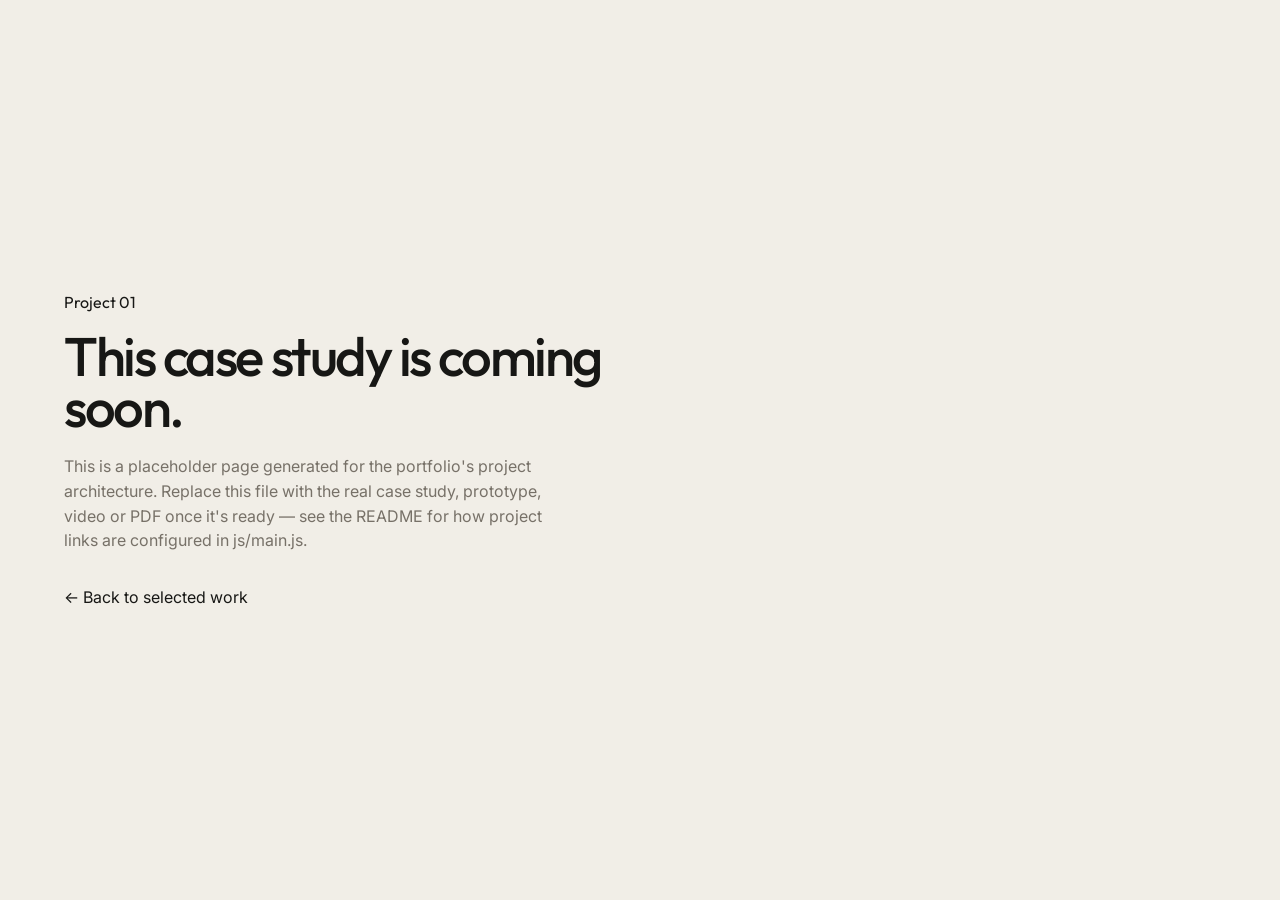
==== projects/project-01.html @ d0498d7d "Add files via upload" ====
<!DOCTYPE html>
<html lang="en">
<head>
<meta charset="UTF-8">
<meta name="viewport" content="width=device-width, initial-scale=1.0">
<title>Project 01 — Razin Abdullah</title>
<link href="https://fonts.googleapis.com/css2?family=Outfit:wght@500;600;700&family=Inter:wght@400;500&display=swap" rel="stylesheet">
<link rel="stylesheet" href="../css/style.css">
<style>
  .placeholder-page { min-height: 100vh; display:flex; flex-direction:column; align-items:flex-start; justify-content:center; padding: 0 var(--gutter); background: var(--bg); color: var(--text); }
  .placeholder-page h1 { font-size: clamp(2rem,5vw,3.4rem); margin-bottom: 20px; max-width: 16ch; }
  .placeholder-page p { color: var(--muted); max-width: 50ch; margin-bottom: 32px; }
  .placeholder-page a { border-bottom: 1px solid var(--teal); color: var(--teal); }
</style>
</head>
<body>
  <main class="placeholder-page">
    <span style="color:var(--coral); font-family:var(--display); margin-bottom:16px;">Project 01</span>
    <h1>This case study is coming soon.</h1>
    <p>This is a placeholder page generated for the portfolio's project architecture. Replace this file with the real case study, prototype, video or PDF once it's ready — see the README for how project links are configured in js/main.js.</p>
    <a href="../index.html#work">← Back to selected work</a>
  </main>
</body>
</html>
---- css/style.css ----
/* =====================================================================
   RAZIN ABDULLAH — PORTFOLIO V2
   Art-directed editorial system. No framework. GitHub Pages friendly.
   Keep project placeholders until the real work is ready.
   ===================================================================== */

:root {
  --paper: #F1EEE7;
  --paper-2: #E8E3D9;
  --ink: #171715;
  --ink-soft: #4F4B44;
  --muted: #777168;
  --line: rgba(23, 23, 21, .16);
  --line-dark: rgba(241, 238, 231, .20);
  --night: #1B211F;
  --acid: #D9F36B;
  --orange: #F06A4E;
  --white: #F8F6F1;

  --display: 'Outfit', 'Helvetica Neue', Arial, sans-serif;
  --body: 'Inter', 'Helvetica Neue', Arial, sans-serif;

  --max-w: 1280px;
  --gutter: clamp(20px, 5vw, 72px);
  --ease: cubic-bezier(.2,.8,.2,1);
  --fast: .22s;
  --med: .55s;
  --slow: .9s;
}

*, *::before, *::after { box-sizing: border-box; }
html { scroll-behavior: smooth; }
body {
  margin: 0;
  background: var(--paper);
  color: var(--ink);
  font-family: var(--body);
  font-size: 16px;
  line-height: 1.55;
  -webkit-font-smoothing: antialiased;
  text-rendering: optimizeLegibility;
}

@media (prefers-reduced-motion: reduce) {
  html { scroll-behavior: auto; }
  *, *::before, *::after {
    animation-duration: .001ms !important;
    animation-iteration-count: 1 !important;
    transition-duration: .001ms !important;
    scroll-behavior: auto !important;
  }
}

a { color: inherit; text-decoration: none; }
img, video { display: block; max-width: 100%; }
button { font: inherit; color: inherit; background: none; border: 0; cursor: pointer; }

.wrap { width: min(100%, var(--max-w)); margin: 0 auto; padding-inline: var(--gutter); }
section { position: relative; }

h1, h2, h3 {
  margin: 0;
  font-family: var(--display);
  line-height: .95;
  letter-spacing: -.045em;
  font-weight: 500;
}
p { margin: 0; }

:focus-visible { outline: 2px solid var(--orange); outline-offset: 5px; }

.arrow { display: inline-block; transition: transform var(--fast) var(--ease); }
a:hover .arrow, button:hover .arrow { transform: translateX(5px); }

/* Motion: quiet, editorial, not "everything fades up". */
.reveal { opacity: 0; transform: translateY(18px); transition: opacity .7s var(--ease), transform .7s var(--ease); }
.reveal.is-visible { opacity: 1; transform: none; }

.section-head { display: grid; grid-template-columns: minmax(0, 1.15fr) minmax(220px, .65fr); gap: 40px; align-items: end; margin-bottom: 72px; }
.section-head h2 { font-size: clamp(3.2rem, 7vw, 7rem); max-width: 8ch; }
.section-head p { max-width: 36ch; color: var(--muted); font-size: .98rem; }
.section-kicker { font-size: clamp(3.4rem, 8vw, 8rem); max-width: 9ch; }

/* ---------------------------------------------------------------------
   NAVIGATION
   --------------------------------------------------------------------- */
.nav {
  position: fixed; inset: 0 0 auto; z-index: 100;
  padding: 22px var(--gutter);
  color: var(--white);
  transition: color var(--fast) var(--ease), background var(--fast) var(--ease), padding var(--fast) var(--ease), border-color var(--fast) var(--ease);
}
.nav.is-scrolled {
  color: var(--ink);
  background: rgba(241, 238, 231, .90);
  backdrop-filter: blur(14px);
  padding-top: 15px;
  padding-bottom: 15px;
  border-bottom: 1px solid var(--line);
}
.nav__inner { width: min(100%, var(--max-w)); margin: 0 auto; display: flex; align-items: center; justify-content: space-between; gap: 28px; }
.nav__mark { font-family: var(--display); font-size: 1rem; letter-spacing: -.025em; }
.nav__links { display: flex; align-items: center; gap: 30px; }
.nav__links a { position: relative; font-size: .83rem; letter-spacing: .02em; }
.nav__links a::after { content: ''; position: absolute; left: 0; right: 0; bottom: -5px; height: 1px; background: currentColor; transform: scaleX(0); transform-origin: right; transition: transform var(--fast) var(--ease); }
.nav__links a:hover::after { transform: scaleX(1); transform-origin: left; }
.nav__cta { border-bottom: 1px solid currentColor; padding-bottom: 3px; font-size: .84rem; }
.nav__menu-btn { display: none; width: 42px; height: 42px; align-items: center; justify-content: center; flex-direction: column; gap: 5px; }
.nav__menu-btn span { width: 20px; height: 1.5px; background: currentColor; transition: transform var(--fast) var(--ease), opacity var(--fast) var(--ease); }
.nav__menu-btn.is-open span:nth-child(1) { transform: translateY(6.5px) rotate(45deg); }
.nav__menu-btn.is-open span:nth-child(2) { opacity: 0; }
.nav__menu-btn.is-open span:nth-child(3) { transform: translateY(-6.5px) rotate(-45deg); }
.mobile-menu { display: none; }

/* ---------------------------------------------------------------------
   HERO — cinematic, restrained, typographic
   --------------------------------------------------------------------- */
.hero { min-height: 100svh; height: 100svh; overflow: hidden; background: var(--night); color: var(--white); display: flex; align-items: flex-end; }
.hero__media { position: absolute; inset: -5%; will-change: transform; }
.hero__video { width: 100%; height: 100%; object-fit: cover; object-position: center; filter: saturate(.78) contrast(1.02); }
.hero__fallback { position: absolute; inset: 0; background: linear-gradient(135deg, #2B332E 0%, #151917 55%, #343B35 100%); }
.hero__overlay { position: absolute; inset: 0; background: linear-gradient(180deg, rgba(0,0,0,.18) 0%, rgba(0,0,0,.08) 35%, rgba(0,0,0,.72) 100%); }
.hero__content { position: relative; z-index: 2; width: min(100%, 1180px); margin: 0 auto; padding: 0 var(--gutter) clamp(54px, 9vh, 110px); will-change: transform, opacity; }
.hero__eyebrow-line { width: 54px; height: 2px; background: var(--acid); margin-bottom: 25px; }
.hero__name { font-size: clamp(4rem, 11vw, 10.8rem); max-width: 8ch; line-height: .82; font-weight: 500; }
.hero__role { display: inline-block; margin-top: 26px; font-family: var(--display); font-size: clamp(1.15rem, 2vw, 1.7rem); color: var(--acid); letter-spacing: -.02em; min-height: 1.3em; }
.hero__role.is-swapping { opacity: 0; transform: translateY(8px); }
.hero__statement { margin-top: 18px; max-width: 39ch; font-size: clamp(1rem, 1.5vw, 1.15rem); color: rgba(248,246,241,.78); }
.hero__scroll { position: absolute; right: var(--gutter); bottom: 42px; z-index: 2; display: flex; align-items: center; gap: 12px; color: rgba(248,246,241,.68); font-size: .7rem; letter-spacing: .13em; text-transform: uppercase; writing-mode: vertical-rl; }
.hero__scroll-line { width: 1px; height: 48px; background: rgba(248,246,241,.4); position: relative; overflow: hidden; }
.hero__scroll-line::after { content: ''; position: absolute; inset: -100% 0 0; background: var(--acid); animation: scrollline 1.8s ease-in-out infinite; }
@keyframes scrollline { 0% { transform: translateY(0); } 60%,100% { transform: translateY(200%); } }

/* ---------------------------------------------------------------------
   SELECTED WORK — projects are the proof, placeholders stay visible
   --------------------------------------------------------------------- */
.work { background: var(--paper); padding: clamp(100px, 12vw, 180px) 0 150px; overflow: hidden; }
.work__track-wrap { position: relative; }
.work__track { display: flex; gap: clamp(30px, 5vw, 72px); overflow-x: auto; scroll-snap-type: x mandatory; scrollbar-width: none; padding: 0 var(--gutter) 20px; }
.work__track::-webkit-scrollbar { display: none; }
.project-card { flex: 0 0 min(74vw, 780px); scroll-snap-align: start; color: var(--ink); }
.project-card:nth-child(2) { margin-top: 90px; }
.project-card:nth-child(3) { margin-top: 25px; }
.project-card__media { position: relative; aspect-ratio: 16 / 10; overflow: hidden; background: var(--paper-2); }
.project-card__media::after { content: ''; position: absolute; inset: 0; border: 1px solid rgba(23,23,21,.10); pointer-events: none; }
.project-card__media img { width: 100%; height: 100%; object-fit: cover; transition: transform 1s var(--ease); }
.project-card:hover .project-card__media img { transform: scale(1.035); }
.project-card__placeholder { position: absolute; inset: 0; display: flex; flex-direction: column; align-items: flex-start; justify-content: flex-end; padding: clamp(22px, 4vw, 48px); background: linear-gradient(135deg, #E8E3D9, #D8D2C6); color: var(--ink); }
.project-card__placeholder::before { content: 'PROJECT PREVIEW'; font-size: .68rem; letter-spacing: .15em; margin-bottom: 10px; color: var(--muted); }
.project-card__category { margin-top: 20px; color: var(--muted); font-size: .72rem; letter-spacing: .13em; text-transform: uppercase; }
.project-card__title { margin-top: 8px; font-family: var(--display); font-size: clamp(1.65rem, 3.2vw, 2.8rem); line-height: .98; letter-spacing: -.035em; }
.project-card__desc { max-width: 46ch; margin-top: 12px; color: var(--ink-soft); font-size: .94rem; }
.project-card__cta { display: inline-block; margin-top: 18px; border-bottom: 1px solid var(--ink); padding-bottom: 3px; font-size: .82rem; }
.work__nav { position: absolute; z-index: 4; top: calc(50% - 35px); width: 54px; height: 54px; display: flex; align-items: center; justify-content: center; border: 1px solid rgba(23,23,21,.18); background: rgba(241,238,231,.88); backdrop-filter: blur(8px); transition: background var(--fast) var(--ease), color var(--fast) var(--ease), transform var(--fast) var(--ease); }
.work__nav:hover { background: var(--ink); color: var(--paper); transform: translateY(-2px); }
.work__nav--prev { left: 12px; }
.work__nav--next { right: 12px; }

/* ---------------------------------------------------------------------
   PHILOSOPHY — signature statement
   --------------------------------------------------------------------- */
.philosophy { background: var(--night); color: var(--white); padding: clamp(110px, 14vw, 200px) 0; overflow: hidden; }
.philosophy .wrap { display: grid; grid-template-columns: minmax(0, 1.5fr) minmax(230px, .55fr); column-gap: 8vw; }
.philosophy__statement { grid-column: 1; font-size: clamp(4rem, 10vw, 10rem); max-width: 8ch; color: var(--white); }
.philosophy__statement::first-line { color: var(--acid); }
.philosophy__support { grid-column: 2; align-self: end; max-width: 30ch; color: rgba(248,246,241,.68); font-size: 1rem; }
.principles { grid-column: 1 / -1; display: grid; grid-template-columns: repeat(3, 1fr); gap: 40px; margin-top: 130px; }
.principle { border-top: 1px solid var(--line-dark); padding-top: 18px; }
.principle__index { color: var(--acid); font-size: .72rem; letter-spacing: .13em; }
.principle__label { margin-top: 40px; color: rgba(248,246,241,.45); font-size: .72rem; letter-spacing: .13em; text-transform: uppercase; font-family: var(--body); font-weight: 500; line-height: 1; }
.principle__title { margin-top: 10px; font-family: var(--display); font-size: clamp(1.6rem, 2.5vw, 2.3rem); }
.principle__body { margin-top: 12px; max-width: 32ch; color: rgba(248,246,241,.58); font-size: .92rem; }

/* ---------------------------------------------------------------------
   SERVICES — typography-led list, not cards
   --------------------------------------------------------------------- */
.services { background: var(--paper-2); padding: clamp(110px, 13vw, 170px) 0; }
.services .section-head { margin-bottom: 85px; }
.service-list { border-top: 1px solid var(--line); }
.service { position: relative; display: grid; grid-template-columns: 52px minmax(220px, 1fr) minmax(200px, .7fr) auto; gap: 28px; align-items: center; min-height: 116px; border-bottom: 1px solid var(--line); overflow: hidden; transition: padding-left var(--med) var(--ease); }
.service::before { content: ''; position: absolute; inset: 0 auto 0 0; width: 0; background: var(--acid); transition: width var(--med) var(--ease); z-index: 0; }
.service > * { position: relative; z-index: 1; }
.service:hover { padding-left: 18px; }
.service:hover::before { width: 100%; }
.service__num { font-family: var(--display); font-size: .8rem; color: var(--muted); }
.service__name { font-family: var(--display); font-size: clamp(1.5rem, 2.8vw, 2.5rem); letter-spacing: -.04em; line-height: 1; }
.service__desc { max-width: 38ch; color: var(--muted); font-size: .86rem; }
.service__cta { justify-self: end; font-size: .78rem; white-space: nowrap; border-bottom: 1px solid currentColor; padding-bottom: 2px; }

/* ---------------------------------------------------------------------
   WHY — one strong dark statement instead of another card grid
   --------------------------------------------------------------------- */
.benefits { background: var(--orange); color: var(--ink); padding: clamp(110px, 14vw, 180px) 0; }
.benefits .section-kicker { margin-bottom: 100px; }
.benefit-grid { display: grid; grid-template-columns: repeat(3, 1fr); border-top: 1px solid rgba(23,23,21,.28); }
.benefit { padding: 28px 28px 10px 0; border-right: 1px solid rgba(23,23,21,.28); }
.benefit + .benefit { padding-left: 28px; }
.benefit:last-child { border-right: 0; }
.benefit__num { display: block; font-size: .72rem; letter-spacing: .13em; }
.benefit h3 { margin-top: 55px; max-width: 9ch; font-size: clamp(1.8rem, 3.3vw, 3.1rem); }
.benefit p { margin-top: 18px; max-width: 31ch; color: rgba(23,23,21,.72); font-size: .9rem; }

/* ---------------------------------------------------------------------
   PROCESS — editorial timeline
   --------------------------------------------------------------------- */
.process { background: var(--paper); padding: clamp(110px, 13vw, 170px) 0; }
.process__journey { display: grid; grid-template-columns: repeat(3, 1fr); gap: 0; border-top: 1px solid var(--line); }
.process__stage { min-height: 330px; padding: 24px 34px 0 0; border-right: 1px solid var(--line); }
.process__stage + .process__stage { padding-left: 34px; }
.process__stage:last-child { border-right: 0; }
.process__num { display: block; font-size: .72rem; color: var(--muted); letter-spacing: .13em; }
.process__stage h3 { margin-top: 80px; font-size: clamp(2rem, 4vw, 3.6rem); }
.process__stage p { margin-top: 18px; max-width: 31ch; color: var(--muted); font-size: .9rem; }
.process__connector { display: none; }

/* ---------------------------------------------------------------------
   CREDENTIALS — quiet proof
   --------------------------------------------------------------------- */
.credentials { background: var(--paper); padding: 20px 0 150px; }
.credentials h2 { max-width: 10ch; font-size: clamp(3rem, 6vw, 6rem); }
.credential-list { display: grid; grid-template-columns: repeat(3, 1fr); margin-top: 80px; border-top: 1px solid var(--line); }
.credential { padding: 25px 30px 0 0; border-right: 1px solid var(--line); }
.credential + .credential { padding-left: 30px; }
.credential:last-child { border-right: 0; }
.credential__stat { display: block; font-family: var(--display); font-size: clamp(1.7rem, 3vw, 2.5rem); letter-spacing: -.04em; }
.credential__label { display: block; margin-top: 10px; max-width: 25ch; color: var(--muted); font-size: .86rem; }

/* ---------------------------------------------------------------------
   CONTACT — simple and personal
   --------------------------------------------------------------------- */
.contact { background: var(--night); color: var(--white); padding: clamp(120px, 16vw, 220px) 0; overflow: hidden; }
.contact h2 { max-width: 8ch; font-size: clamp(4rem, 10vw, 10rem); }
.contact > .wrap > p { margin-top: 25px; color: var(--acid); font-family: var(--display); font-size: clamp(1.4rem, 2.8vw, 2.4rem); }
.contact__actions { display: flex; flex-wrap: wrap; gap: 22px; margin-top: 65px; }
.btn { display: inline-flex; align-items: center; gap: 12px; min-height: 48px; padding: 13px 0; font-size: .86rem; }
.btn--primary { background: var(--acid); color: var(--ink); padding-inline: 22px; }
.btn--primary:hover { background: var(--white); }
.btn--ghost { border-bottom: 1px solid rgba(248,246,241,.4); color: var(--white); }
.btn--ghost:hover { border-color: var(--white); }
.contact__meta { display: flex; flex-wrap: wrap; gap: 28px; margin-top: 90px; }
.contact__meta-link { color: rgba(248,246,241,.58); border-bottom: 1px solid rgba(248,246,241,.25); padding-bottom: 3px; font-size: .82rem; }

/* ---------------------------------------------------------------------
   FOOTER
   --------------------------------------------------------------------- */
.footer { background: var(--night); color: rgba(248,246,241,.55); border-top: 1px solid var(--line-dark); padding: 35px 0; }
.footer__inner { display: grid; grid-template-columns: 1fr auto auto; align-items: end; gap: 40px; }
.footer__name { color: var(--white); font-family: var(--display); font-size: 1rem; }
.footer__role, .footer__copy { margin-top: 4px; font-size: .75rem; }
.footer__links { display: flex; flex-wrap: wrap; gap: 20px; font-size: .75rem; }
.footer__links a:hover { color: var(--white); }

/* ---------------------------------------------------------------------
   RESPONSIVE
   --------------------------------------------------------------------- */
@media (max-width: 900px) {
  .nav__links, .nav__cta { display: none; }
  .nav__menu-btn { display: flex; }
  .mobile-menu { display: flex; max-height: 0; overflow: hidden; flex-direction: column; margin-top: 0; background: var(--paper); color: var(--ink); transition: max-height var(--med) var(--ease), margin var(--med) var(--ease); }
  .mobile-menu.is-open { max-height: 360px; margin-top: 16px; }
  .mobile-menu a { padding: 15px 8px; border-bottom: 1px solid var(--line); font-family: var(--display); font-size: 1.25rem; }

  .section-head { grid-template-columns: 1fr; gap: 25px; margin-bottom: 55px; }
  .section-head h2 { max-width: 10ch; }

  .philosophy .wrap { grid-template-columns: 1fr; }
  .philosophy__statement { grid-column: 1; }
  .philosophy__support { grid-column: 1; margin-top: 35px; }
  .principles { grid-template-columns: 1fr; gap: 55px; margin-top: 100px; }

  .service { grid-template-columns: 42px 1fr auto; gap: 18px; min-height: 100px; }
  .service__desc { grid-column: 2; grid-row: 2; }
  .service__cta { grid-column: 3; grid-row: 1 / span 2; }

  .benefit-grid { grid-template-columns: 1fr; }
  .benefit, .benefit + .benefit { padding: 25px 0 45px; border-right: 0; border-bottom: 1px solid rgba(23,23,21,.28); }
  .benefit:last-child { border-bottom: 0; }
  .benefit h3 { margin-top: 35px; }

  .process__journey { grid-template-columns: 1fr; }
  .process__stage, .process__stage + .process__stage { min-height: auto; padding: 24px 0 55px; border-right: 0; border-bottom: 1px solid var(--line); }
  .process__stage h3 { margin-top: 50px; }

  .credential-list { grid-template-columns: 1fr; }
  .credential, .credential + .credential { padding: 25px 0; border-right: 0; border-bottom: 1px solid var(--line); }
  .credential:last-child { border-bottom: 0; }

  .footer__inner { grid-template-columns: 1fr; align-items: start; gap: 24px; }
}

@media (max-width: 640px) {
  .hero__name { font-size: clamp(3.7rem, 18vw, 6.2rem); }
  .hero__scroll { display: none; }
  .project-card { flex-basis: 88vw; }
  .project-card:nth-child(2) { margin-top: 40px; }
  .work__nav { display: none; }
  .service { grid-template-columns: 32px 1fr; }
  .service__desc { grid-column: 2; grid-row: auto; }
  .service__cta { grid-column: 2; grid-row: auto; justify-self: start; margin-top: 8px; }
  .service:hover { padding-left: 10px; }
  .principles { margin-top: 75px; }
  .contact__meta { margin-top: 65px; flex-direction: column; align-items: flex-start; gap: 16px; }
}
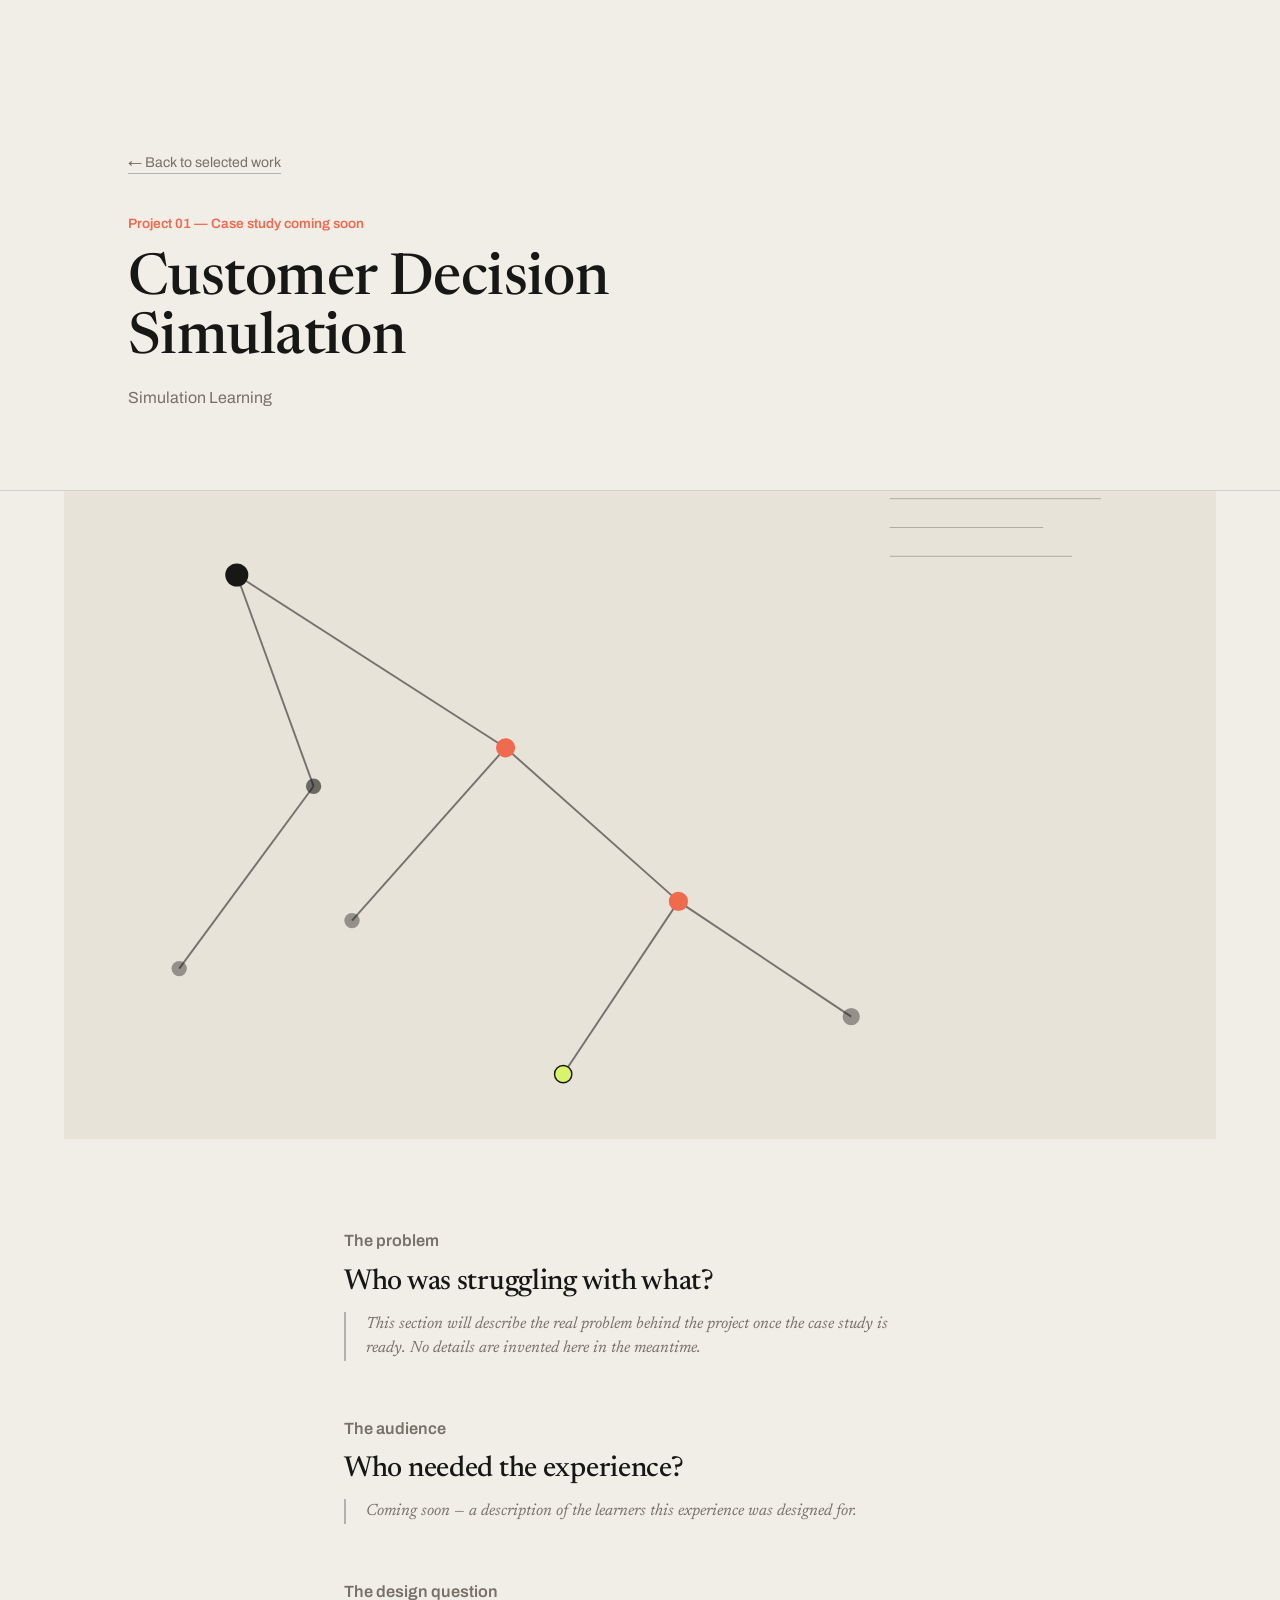
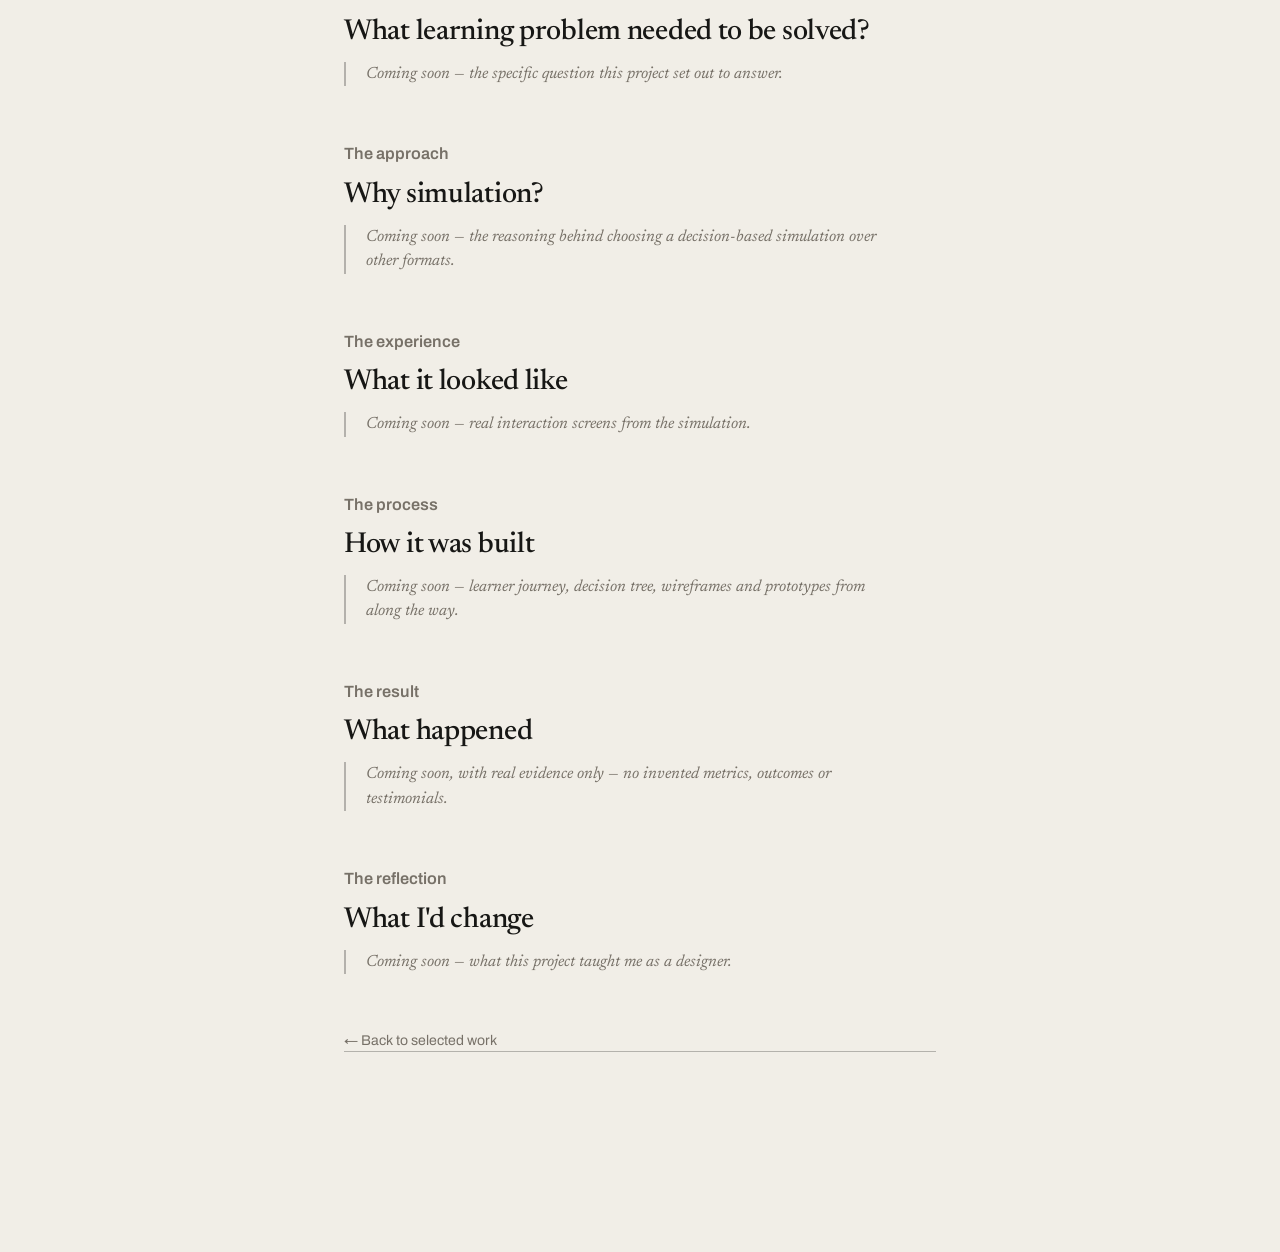
==== commit 9fdab58d: "Add files via upload" ====
--- a/projects/project-01.html
+++ b/projects/project-01.html
@@ -3,22 +3,79 @@
 <head>
 <meta charset="UTF-8">
 <meta name="viewport" content="width=device-width, initial-scale=1.0">
-<title>Project 01 — Razin Abdullah</title>
-<link href="https://fonts.googleapis.com/css2?family=Outfit:wght@500;600;700&family=Inter:wght@400;500&display=swap" rel="stylesheet">
+<title>Customer Decision Simulation — Razin Abdullah</title>
+<meta name="description" content="Case study coming soon: a scenario-based simulation where learners practice real decisions.">
+<link rel="preconnect" href="https://fonts.googleapis.com">
+<link rel="preconnect" href="https://fonts.gstatic.com" crossorigin>
+<link href="https://fonts.googleapis.com/css2?family=Newsreader:ital,opsz,wght@0,6..72,400;0,6..72,500;1,6..72,400&family=Archivo:wght@400;500;600;700&display=swap" rel="stylesheet">
 <link rel="stylesheet" href="../css/style.css">
-<style>
-  .placeholder-page { min-height: 100vh; display:flex; flex-direction:column; align-items:flex-start; justify-content:center; padding: 0 var(--gutter); background: var(--bg); color: var(--text); }
-  .placeholder-page h1 { font-size: clamp(2rem,5vw,3.4rem); margin-bottom: 20px; max-width: 16ch; }
-  .placeholder-page p { color: var(--muted); max-width: 50ch; margin-bottom: 32px; }
-  .placeholder-page a { border-bottom: 1px solid var(--teal); color: var(--teal); }
-</style>
 </head>
 <body>
-  <main class="placeholder-page">
-    <span style="color:var(--coral); font-family:var(--display); margin-bottom:16px;">Project 01</span>
-    <h1>This case study is coming soon.</h1>
-    <p>This is a placeholder page generated for the portfolio's project architecture. Replace this file with the real case study, prototype, video or PDF once it's ready — see the README for how project links are configured in js/main.js.</p>
-    <a href="../index.html#work">← Back to selected work</a>
-  </main>
+<main class="case">
+  <div class="case__hero">
+    <div class="wrap">
+      <a class="case__back" href="../index.html#work">← Back to selected work</a>
+      <span class="case__num">Project 01 — Case study coming soon</span>
+      <h1 class="case__title">Customer Decision Simulation</h1>
+      <p class="case__category">Simulation Learning</p>
+    </div>
+  </div>
+
+  <div class="case__media">
+    <img src="../assets/images/projects/project-01.svg" alt="Cover artwork for the Customer Decision Simulation project" loading="lazy">
+  </div>
+
+  <div class="case__body">
+    <section class="case__section">
+      <p class="case__section-label">The problem</p>
+      <h2>Who was struggling with what?</h2>
+      <p class="case__placeholder-note">This section will describe the real problem behind the project once the case study is ready. No details are invented here in the meantime.</p>
+    </section>
+
+    <section class="case__section">
+      <p class="case__section-label">The audience</p>
+      <h2>Who needed the experience?</h2>
+      <p class="case__placeholder-note">Coming soon — a description of the learners this experience was designed for.</p>
+    </section>
+
+    <section class="case__section">
+      <p class="case__section-label">The design question</p>
+      <h2>What learning problem needed to be solved?</h2>
+      <p class="case__placeholder-note">Coming soon — the specific question this project set out to answer.</p>
+    </section>
+
+    <section class="case__section">
+      <p class="case__section-label">The approach</p>
+      <h2>Why simulation?</h2>
+      <p class="case__placeholder-note">Coming soon — the reasoning behind choosing a decision-based simulation over other formats.</p>
+    </section>
+
+    <section class="case__section">
+      <p class="case__section-label">The experience</p>
+      <h2>What it looked like</h2>
+      <p class="case__placeholder-note">Coming soon — real interaction screens from the simulation.</p>
+    </section>
+
+    <section class="case__section">
+      <p class="case__section-label">The process</p>
+      <h2>How it was built</h2>
+      <p class="case__placeholder-note">Coming soon — learner journey, decision tree, wireframes and prototypes from along the way.</p>
+    </section>
+
+    <section class="case__section">
+      <p class="case__section-label">The result</p>
+      <h2>What happened</h2>
+      <p class="case__placeholder-note">Coming soon, with real evidence only — no invented metrics, outcomes or testimonials.</p>
+    </section>
+
+    <section class="case__section">
+      <p class="case__section-label">The reflection</p>
+      <h2>What I'd change</h2>
+      <p class="case__placeholder-note">Coming soon — what this project taught me as a designer.</p>
+    </section>
+
+    <a class="case__back" href="../index.html#work">← Back to selected work</a>
+  </div>
+</main>
 </body>
 </html>
--- a/css/style.css
+++ b/css/style.css
@@ -1,303 +1,911 @@
 /* =====================================================================
-   RAZIN ABDULLAH — PORTFOLIO V2
-   Art-directed editorial system. No framework. GitHub Pages friendly.
-   Keep project placeholders until the real work is ready.
+   RAZIN ABDULLAH — PORTFOLIO STYLESHEET (V2)
+   Warm, editorial, typography-led visual system.
    ===================================================================== */
 
+/* ---------------------------------------------------------------------
+   1. DESIGN TOKENS
+   --------------------------------------------------------------------- */
 :root {
-  --paper: #F1EEE7;
-  --paper-2: #E8E3D9;
-  --ink: #171715;
-  --ink-soft: #4F4B44;
-  --muted: #777168;
-  --line: rgba(23, 23, 21, .16);
-  --line-dark: rgba(241, 238, 231, .20);
-  --night: #1B211F;
-  --acid: #D9F36B;
-  --orange: #F06A4E;
-  --white: #F8F6F1;
-
-  --display: 'Outfit', 'Helvetica Neue', Arial, sans-serif;
-  --body: 'Inter', 'Helvetica Neue', Arial, sans-serif;
-
-  --max-w: 1280px;
+  /* Surfaces */
+  --paper:        #F1EEE7;
+  --paper-2:      #E8E3D9;
+  --ink:          #171715;
+  --deep:         #1B211F;
+
+  /* Text */
+  --text:         var(--ink);
+  --text-on-dark: var(--paper);
+  --stone:        #777168;
+  --stone-on-dark: #9C978B;
+  --line:         rgba(23, 23, 21, 0.14);
+  --line-strong:  rgba(23, 23, 21, 0.28);
+  --line-on-dark: rgba(241, 238, 231, 0.16);
+  --line-on-dark-strong: rgba(241, 238, 231, 0.32);
+
+  /* Accents — punctuation, not paint */
+  --acid:         #D9F36B;
+  --orange:       #F06A4E;
+
+  /* Type */
+  --serif: 'Newsreader', 'Iowan Old Style', Georgia, serif;
+  --sans:  'Archivo', 'Helvetica Neue', Arial, sans-serif;
+
+  /* Motion */
+  --ease: cubic-bezier(0.22, 1, 0.36, 1);
+  --dur-fast: 0.22s;
+  --dur-med: 0.5s;
+  --dur-slow: 0.9s;
+
+  /* Layout */
+  --max-w: 1320px;
   --gutter: clamp(20px, 5vw, 72px);
-  --ease: cubic-bezier(.2,.8,.2,1);
-  --fast: .22s;
-  --med: .55s;
-  --slow: .9s;
-}
-
+}
+
+/* ---------------------------------------------------------------------
+   2. RESET & BASE
+   --------------------------------------------------------------------- */
 *, *::before, *::after { box-sizing: border-box; }
 html { scroll-behavior: smooth; }
+
+@media (prefers-reduced-motion: reduce) {
+  html { scroll-behavior: auto; }
+  *, *::before, *::after {
+    animation-duration: 0.001ms !important;
+    animation-iteration-count: 1 !important;
+    transition-duration: 0.001ms !important;
+    scroll-behavior: auto !important;
+  }
+}
+
 body {
   margin: 0;
   background: var(--paper);
-  color: var(--ink);
-  font-family: var(--body);
+  color: var(--text);
+  font-family: var(--sans);
   font-size: 16px;
-  line-height: 1.55;
+  line-height: 1.5;
   -webkit-font-smoothing: antialiased;
-  text-rendering: optimizeLegibility;
-}
-
-@media (prefers-reduced-motion: reduce) {
-  html { scroll-behavior: auto; }
-  *, *::before, *::after {
-    animation-duration: .001ms !important;
-    animation-iteration-count: 1 !important;
-    transition-duration: .001ms !important;
-    scroll-behavior: auto !important;
-  }
-}
+}
+
+h1, h2, h3 {
+  font-family: var(--serif);
+  margin: 0;
+  line-height: 1.04;
+  font-weight: 500;
+  letter-spacing: -0.01em;
+}
+
+p { margin: 0; }
 
 a { color: inherit; text-decoration: none; }
-img, video { display: block; max-width: 100%; }
-button { font: inherit; color: inherit; background: none; border: 0; cursor: pointer; }
-
-.wrap { width: min(100%, var(--max-w)); margin: 0 auto; padding-inline: var(--gutter); }
+
+img, video { max-width: 100%; display: block; }
+
+button {
+  font-family: inherit;
+  background: none;
+  border: none;
+  cursor: pointer;
+  color: inherit;
+}
+
+.wrap {
+  max-width: var(--max-w);
+  margin: 0 auto;
+  padding: 0 var(--gutter);
+}
+
+:focus-visible {
+  outline: 2px solid var(--orange);
+  outline-offset: 3px;
+}
+
+.skip-link {
+  position: absolute;
+  left: -9999px;
+  top: 0;
+  background: var(--ink);
+  color: var(--paper);
+  padding: 12px 20px;
+  z-index: 200;
+  font-size: 0.9rem;
+}
+.skip-link:focus { left: var(--gutter); top: 12px; }
+
 section { position: relative; }
 
-h1, h2, h3 {
-  margin: 0;
-  font-family: var(--display);
-  line-height: .95;
-  letter-spacing: -.045em;
+.section-head { max-width: 620px; margin-bottom: 64px; }
+.section-head__index {
+  display: block;
+  font-family: var(--sans);
+  font-size: 0.82rem;
+  color: var(--stone);
+  letter-spacing: 0.02em;
+  margin-bottom: 18px;
+}
+.section-head__index--light { color: var(--stone-on-dark); }
+.section-head h2 {
+  font-size: clamp(2.1rem, 4.2vw, 3.2rem);
+  margin-bottom: 18px;
+}
+.section-head p {
+  color: var(--stone);
+  font-size: 1.05rem;
+  max-width: 46ch;
+  font-family: var(--sans);
+}
+
+/* ---------------------------------------------------------------------
+   3. NAVIGATION
+   --------------------------------------------------------------------- */
+.nav {
+  position: fixed;
+  top: 0; left: 0; right: 0;
+  z-index: 100;
+  padding: 24px var(--gutter);
+  transition: background var(--dur-fast) var(--ease), padding var(--dur-fast) var(--ease), border-color var(--dur-fast) var(--ease);
+  border-bottom: 1px solid transparent;
+  mix-blend-mode: normal;
+}
+
+.nav.is-scrolled {
+  background: rgba(241, 238, 231, 0.92);
+  backdrop-filter: blur(8px);
+  padding-top: 16px;
+  padding-bottom: 16px;
+  border-bottom: 1px solid var(--line);
+}
+
+.nav__inner {
+  max-width: var(--max-w);
+  margin: 0 auto;
+  display: flex;
+  align-items: center;
+  justify-content: space-between;
+}
+
+.nav__mark {
+  font-family: var(--serif);
+  font-style: italic;
   font-weight: 500;
-}
-p { margin: 0; }
-
-:focus-visible { outline: 2px solid var(--orange); outline-offset: 5px; }
-
-.arrow { display: inline-block; transition: transform var(--fast) var(--ease); }
-a:hover .arrow, button:hover .arrow { transform: translateX(5px); }
-
-/* Motion: quiet, editorial, not "everything fades up". */
-.reveal { opacity: 0; transform: translateY(18px); transition: opacity .7s var(--ease), transform .7s var(--ease); }
-.reveal.is-visible { opacity: 1; transform: none; }
-
-.section-head { display: grid; grid-template-columns: minmax(0, 1.15fr) minmax(220px, .65fr); gap: 40px; align-items: end; margin-bottom: 72px; }
-.section-head h2 { font-size: clamp(3.2rem, 7vw, 7rem); max-width: 8ch; }
-.section-head p { max-width: 36ch; color: var(--muted); font-size: .98rem; }
-.section-kicker { font-size: clamp(3.4rem, 8vw, 8rem); max-width: 9ch; }
-
-/* ---------------------------------------------------------------------
-   NAVIGATION
-   --------------------------------------------------------------------- */
-.nav {
-  position: fixed; inset: 0 0 auto; z-index: 100;
-  padding: 22px var(--gutter);
-  color: var(--white);
-  transition: color var(--fast) var(--ease), background var(--fast) var(--ease), padding var(--fast) var(--ease), border-color var(--fast) var(--ease);
-}
-.nav.is-scrolled {
-  color: var(--ink);
-  background: rgba(241, 238, 231, .90);
-  backdrop-filter: blur(14px);
-  padding-top: 15px;
-  padding-bottom: 15px;
+  font-size: 1.15rem;
+  color: var(--text);
+}
+
+.nav__links {
+  display: flex;
+  gap: 34px;
+}
+.nav__links a {
+  font-size: 0.92rem;
+  color: var(--text);
+  position: relative;
+  padding-bottom: 3px;
+  border-bottom: 1px solid transparent;
+  transition: border-color var(--dur-fast) var(--ease);
+}
+.nav__links a:hover { border-color: var(--text); }
+
+.nav__cta {
+  border: 1px solid var(--line-strong);
+  color: var(--text);
+  padding: 9px 20px;
+  font-size: 0.9rem;
+  white-space: nowrap;
+  transition: background var(--dur-fast) var(--ease), color var(--dur-fast) var(--ease), border-color var(--dur-fast) var(--ease);
+}
+.nav__cta:hover { background: var(--ink); color: var(--paper); border-color: var(--ink); }
+
+.nav__menu-btn {
+  display: none;
+  flex-direction: column;
+  justify-content: center;
+  gap: 5px;
+  width: 44px;
+  height: 44px;
+}
+.nav__menu-btn span {
+  display: block;
+  width: 22px;
+  height: 2px;
+  margin: 0 auto;
+  background: var(--text);
+  transition: transform var(--dur-fast) var(--ease), opacity var(--dur-fast) var(--ease);
+}
+.nav__menu-btn.is-open span:nth-child(1) { transform: translateY(7px) rotate(45deg); }
+.nav__menu-btn.is-open span:nth-child(2) { opacity: 0; }
+.nav__menu-btn.is-open span:nth-child(3) { transform: translateY(-7px) rotate(-45deg); }
+
+.mobile-menu {
+  display: none;
+  flex-direction: column;
+  max-height: 0;
+  overflow: hidden;
+  background: var(--paper);
+  color: var(--text);
+  margin-top: 0;
+  border: 0 solid var(--line);
+  transition: max-height var(--dur-med) var(--ease), margin-top var(--dur-med) var(--ease), border-width var(--dur-med) var(--ease);
+}
+.mobile-menu.is-open { max-height: 340px; margin-top: 18px; border-width: 1px 0; }
+.mobile-menu a {
+  padding: 16px 4px;
+  font-size: 1.15rem;
+  font-family: var(--serif);
+  font-style: italic;
+  color: var(--text);
   border-bottom: 1px solid var(--line);
 }
-.nav__inner { width: min(100%, var(--max-w)); margin: 0 auto; display: flex; align-items: center; justify-content: space-between; gap: 28px; }
-.nav__mark { font-family: var(--display); font-size: 1rem; letter-spacing: -.025em; }
-.nav__links { display: flex; align-items: center; gap: 30px; }
-.nav__links a { position: relative; font-size: .83rem; letter-spacing: .02em; }
-.nav__links a::after { content: ''; position: absolute; left: 0; right: 0; bottom: -5px; height: 1px; background: currentColor; transform: scaleX(0); transform-origin: right; transition: transform var(--fast) var(--ease); }
-.nav__links a:hover::after { transform: scaleX(1); transform-origin: left; }
-.nav__cta { border-bottom: 1px solid currentColor; padding-bottom: 3px; font-size: .84rem; }
-.nav__menu-btn { display: none; width: 42px; height: 42px; align-items: center; justify-content: center; flex-direction: column; gap: 5px; }
-.nav__menu-btn span { width: 20px; height: 1.5px; background: currentColor; transition: transform var(--fast) var(--ease), opacity var(--fast) var(--ease); }
-.nav__menu-btn.is-open span:nth-child(1) { transform: translateY(6.5px) rotate(45deg); }
-.nav__menu-btn.is-open span:nth-child(2) { opacity: 0; }
-.nav__menu-btn.is-open span:nth-child(3) { transform: translateY(-6.5px) rotate(-45deg); }
-.mobile-menu { display: none; }
-
-/* ---------------------------------------------------------------------
-   HERO — cinematic, restrained, typographic
-   --------------------------------------------------------------------- */
-.hero { min-height: 100svh; height: 100svh; overflow: hidden; background: var(--night); color: var(--white); display: flex; align-items: flex-end; }
-.hero__media { position: absolute; inset: -5%; will-change: transform; }
-.hero__video { width: 100%; height: 100%; object-fit: cover; object-position: center; filter: saturate(.78) contrast(1.02); }
-.hero__fallback { position: absolute; inset: 0; background: linear-gradient(135deg, #2B332E 0%, #151917 55%, #343B35 100%); }
-.hero__overlay { position: absolute; inset: 0; background: linear-gradient(180deg, rgba(0,0,0,.18) 0%, rgba(0,0,0,.08) 35%, rgba(0,0,0,.72) 100%); }
-.hero__content { position: relative; z-index: 2; width: min(100%, 1180px); margin: 0 auto; padding: 0 var(--gutter) clamp(54px, 9vh, 110px); will-change: transform, opacity; }
-.hero__eyebrow-line { width: 54px; height: 2px; background: var(--acid); margin-bottom: 25px; }
-.hero__name { font-size: clamp(4rem, 11vw, 10.8rem); max-width: 8ch; line-height: .82; font-weight: 500; }
-.hero__role { display: inline-block; margin-top: 26px; font-family: var(--display); font-size: clamp(1.15rem, 2vw, 1.7rem); color: var(--acid); letter-spacing: -.02em; min-height: 1.3em; }
-.hero__role.is-swapping { opacity: 0; transform: translateY(8px); }
-.hero__statement { margin-top: 18px; max-width: 39ch; font-size: clamp(1rem, 1.5vw, 1.15rem); color: rgba(248,246,241,.78); }
-.hero__scroll { position: absolute; right: var(--gutter); bottom: 42px; z-index: 2; display: flex; align-items: center; gap: 12px; color: rgba(248,246,241,.68); font-size: .7rem; letter-spacing: .13em; text-transform: uppercase; writing-mode: vertical-rl; }
-.hero__scroll-line { width: 1px; height: 48px; background: rgba(248,246,241,.4); position: relative; overflow: hidden; }
-.hero__scroll-line::after { content: ''; position: absolute; inset: -100% 0 0; background: var(--acid); animation: scrollline 1.8s ease-in-out infinite; }
-@keyframes scrollline { 0% { transform: translateY(0); } 60%,100% { transform: translateY(200%); } }
-
-/* ---------------------------------------------------------------------
-   SELECTED WORK — projects are the proof, placeholders stay visible
-   --------------------------------------------------------------------- */
-.work { background: var(--paper); padding: clamp(100px, 12vw, 180px) 0 150px; overflow: hidden; }
-.work__track-wrap { position: relative; }
-.work__track { display: flex; gap: clamp(30px, 5vw, 72px); overflow-x: auto; scroll-snap-type: x mandatory; scrollbar-width: none; padding: 0 var(--gutter) 20px; }
-.work__track::-webkit-scrollbar { display: none; }
-.project-card { flex: 0 0 min(74vw, 780px); scroll-snap-align: start; color: var(--ink); }
-.project-card:nth-child(2) { margin-top: 90px; }
-.project-card:nth-child(3) { margin-top: 25px; }
-.project-card__media { position: relative; aspect-ratio: 16 / 10; overflow: hidden; background: var(--paper-2); }
-.project-card__media::after { content: ''; position: absolute; inset: 0; border: 1px solid rgba(23,23,21,.10); pointer-events: none; }
-.project-card__media img { width: 100%; height: 100%; object-fit: cover; transition: transform 1s var(--ease); }
-.project-card:hover .project-card__media img { transform: scale(1.035); }
-.project-card__placeholder { position: absolute; inset: 0; display: flex; flex-direction: column; align-items: flex-start; justify-content: flex-end; padding: clamp(22px, 4vw, 48px); background: linear-gradient(135deg, #E8E3D9, #D8D2C6); color: var(--ink); }
-.project-card__placeholder::before { content: 'PROJECT PREVIEW'; font-size: .68rem; letter-spacing: .15em; margin-bottom: 10px; color: var(--muted); }
-.project-card__category { margin-top: 20px; color: var(--muted); font-size: .72rem; letter-spacing: .13em; text-transform: uppercase; }
-.project-card__title { margin-top: 8px; font-family: var(--display); font-size: clamp(1.65rem, 3.2vw, 2.8rem); line-height: .98; letter-spacing: -.035em; }
-.project-card__desc { max-width: 46ch; margin-top: 12px; color: var(--ink-soft); font-size: .94rem; }
-.project-card__cta { display: inline-block; margin-top: 18px; border-bottom: 1px solid var(--ink); padding-bottom: 3px; font-size: .82rem; }
-.work__nav { position: absolute; z-index: 4; top: calc(50% - 35px); width: 54px; height: 54px; display: flex; align-items: center; justify-content: center; border: 1px solid rgba(23,23,21,.18); background: rgba(241,238,231,.88); backdrop-filter: blur(8px); transition: background var(--fast) var(--ease), color var(--fast) var(--ease), transform var(--fast) var(--ease); }
-.work__nav:hover { background: var(--ink); color: var(--paper); transform: translateY(-2px); }
-.work__nav--prev { left: 12px; }
-.work__nav--next { right: 12px; }
-
-/* ---------------------------------------------------------------------
-   PHILOSOPHY — signature statement
-   --------------------------------------------------------------------- */
-.philosophy { background: var(--night); color: var(--white); padding: clamp(110px, 14vw, 200px) 0; overflow: hidden; }
-.philosophy .wrap { display: grid; grid-template-columns: minmax(0, 1.5fr) minmax(230px, .55fr); column-gap: 8vw; }
-.philosophy__statement { grid-column: 1; font-size: clamp(4rem, 10vw, 10rem); max-width: 8ch; color: var(--white); }
-.philosophy__statement::first-line { color: var(--acid); }
-.philosophy__support { grid-column: 2; align-self: end; max-width: 30ch; color: rgba(248,246,241,.68); font-size: 1rem; }
-.principles { grid-column: 1 / -1; display: grid; grid-template-columns: repeat(3, 1fr); gap: 40px; margin-top: 130px; }
-.principle { border-top: 1px solid var(--line-dark); padding-top: 18px; }
-.principle__index { color: var(--acid); font-size: .72rem; letter-spacing: .13em; }
-.principle__label { margin-top: 40px; color: rgba(248,246,241,.45); font-size: .72rem; letter-spacing: .13em; text-transform: uppercase; font-family: var(--body); font-weight: 500; line-height: 1; }
-.principle__title { margin-top: 10px; font-family: var(--display); font-size: clamp(1.6rem, 2.5vw, 2.3rem); }
-.principle__body { margin-top: 12px; max-width: 32ch; color: rgba(248,246,241,.58); font-size: .92rem; }
-
-/* ---------------------------------------------------------------------
-   SERVICES — typography-led list, not cards
-   --------------------------------------------------------------------- */
-.services { background: var(--paper-2); padding: clamp(110px, 13vw, 170px) 0; }
-.services .section-head { margin-bottom: 85px; }
-.service-list { border-top: 1px solid var(--line); }
-.service { position: relative; display: grid; grid-template-columns: 52px minmax(220px, 1fr) minmax(200px, .7fr) auto; gap: 28px; align-items: center; min-height: 116px; border-bottom: 1px solid var(--line); overflow: hidden; transition: padding-left var(--med) var(--ease); }
-.service::before { content: ''; position: absolute; inset: 0 auto 0 0; width: 0; background: var(--acid); transition: width var(--med) var(--ease); z-index: 0; }
-.service > * { position: relative; z-index: 1; }
-.service:hover { padding-left: 18px; }
-.service:hover::before { width: 100%; }
-.service__num { font-family: var(--display); font-size: .8rem; color: var(--muted); }
-.service__name { font-family: var(--display); font-size: clamp(1.5rem, 2.8vw, 2.5rem); letter-spacing: -.04em; line-height: 1; }
-.service__desc { max-width: 38ch; color: var(--muted); font-size: .86rem; }
-.service__cta { justify-self: end; font-size: .78rem; white-space: nowrap; border-bottom: 1px solid currentColor; padding-bottom: 2px; }
-
-/* ---------------------------------------------------------------------
-   WHY — one strong dark statement instead of another card grid
-   --------------------------------------------------------------------- */
-.benefits { background: var(--orange); color: var(--ink); padding: clamp(110px, 14vw, 180px) 0; }
-.benefits .section-kicker { margin-bottom: 100px; }
-.benefit-grid { display: grid; grid-template-columns: repeat(3, 1fr); border-top: 1px solid rgba(23,23,21,.28); }
-.benefit { padding: 28px 28px 10px 0; border-right: 1px solid rgba(23,23,21,.28); }
-.benefit + .benefit { padding-left: 28px; }
-.benefit:last-child { border-right: 0; }
-.benefit__num { display: block; font-size: .72rem; letter-spacing: .13em; }
-.benefit h3 { margin-top: 55px; max-width: 9ch; font-size: clamp(1.8rem, 3.3vw, 3.1rem); }
-.benefit p { margin-top: 18px; max-width: 31ch; color: rgba(23,23,21,.72); font-size: .9rem; }
-
-/* ---------------------------------------------------------------------
-   PROCESS — editorial timeline
-   --------------------------------------------------------------------- */
-.process { background: var(--paper); padding: clamp(110px, 13vw, 170px) 0; }
-.process__journey { display: grid; grid-template-columns: repeat(3, 1fr); gap: 0; border-top: 1px solid var(--line); }
-.process__stage { min-height: 330px; padding: 24px 34px 0 0; border-right: 1px solid var(--line); }
-.process__stage + .process__stage { padding-left: 34px; }
-.process__stage:last-child { border-right: 0; }
-.process__num { display: block; font-size: .72rem; color: var(--muted); letter-spacing: .13em; }
-.process__stage h3 { margin-top: 80px; font-size: clamp(2rem, 4vw, 3.6rem); }
-.process__stage p { margin-top: 18px; max-width: 31ch; color: var(--muted); font-size: .9rem; }
-.process__connector { display: none; }
-
-/* ---------------------------------------------------------------------
-   CREDENTIALS — quiet proof
-   --------------------------------------------------------------------- */
-.credentials { background: var(--paper); padding: 20px 0 150px; }
-.credentials h2 { max-width: 10ch; font-size: clamp(3rem, 6vw, 6rem); }
-.credential-list { display: grid; grid-template-columns: repeat(3, 1fr); margin-top: 80px; border-top: 1px solid var(--line); }
-.credential { padding: 25px 30px 0 0; border-right: 1px solid var(--line); }
-.credential + .credential { padding-left: 30px; }
-.credential:last-child { border-right: 0; }
-.credential__stat { display: block; font-family: var(--display); font-size: clamp(1.7rem, 3vw, 2.5rem); letter-spacing: -.04em; }
-.credential__label { display: block; margin-top: 10px; max-width: 25ch; color: var(--muted); font-size: .86rem; }
-
-/* ---------------------------------------------------------------------
-   CONTACT — simple and personal
-   --------------------------------------------------------------------- */
-.contact { background: var(--night); color: var(--white); padding: clamp(120px, 16vw, 220px) 0; overflow: hidden; }
-.contact h2 { max-width: 8ch; font-size: clamp(4rem, 10vw, 10rem); }
-.contact > .wrap > p { margin-top: 25px; color: var(--acid); font-family: var(--display); font-size: clamp(1.4rem, 2.8vw, 2.4rem); }
-.contact__actions { display: flex; flex-wrap: wrap; gap: 22px; margin-top: 65px; }
-.btn { display: inline-flex; align-items: center; gap: 12px; min-height: 48px; padding: 13px 0; font-size: .86rem; }
-.btn--primary { background: var(--acid); color: var(--ink); padding-inline: 22px; }
-.btn--primary:hover { background: var(--white); }
-.btn--ghost { border-bottom: 1px solid rgba(248,246,241,.4); color: var(--white); }
-.btn--ghost:hover { border-color: var(--white); }
-.contact__meta { display: flex; flex-wrap: wrap; gap: 28px; margin-top: 90px; }
-.contact__meta-link { color: rgba(248,246,241,.58); border-bottom: 1px solid rgba(248,246,241,.25); padding-bottom: 3px; font-size: .82rem; }
-
-/* ---------------------------------------------------------------------
-   FOOTER
-   --------------------------------------------------------------------- */
-.footer { background: var(--night); color: rgba(248,246,241,.55); border-top: 1px solid var(--line-dark); padding: 35px 0; }
-.footer__inner { display: grid; grid-template-columns: 1fr auto auto; align-items: end; gap: 40px; }
-.footer__name { color: var(--white); font-family: var(--display); font-size: 1rem; }
-.footer__role, .footer__copy { margin-top: 4px; font-size: .75rem; }
-.footer__links { display: flex; flex-wrap: wrap; gap: 20px; font-size: .75rem; }
-.footer__links a:hover { color: var(--white); }
-
-/* ---------------------------------------------------------------------
-   RESPONSIVE
-   --------------------------------------------------------------------- */
-@media (max-width: 900px) {
+
+@media (max-width: 860px) {
   .nav__links, .nav__cta { display: none; }
   .nav__menu-btn { display: flex; }
-  .mobile-menu { display: flex; max-height: 0; overflow: hidden; flex-direction: column; margin-top: 0; background: var(--paper); color: var(--ink); transition: max-height var(--med) var(--ease), margin var(--med) var(--ease); }
-  .mobile-menu.is-open { max-height: 360px; margin-top: 16px; }
-  .mobile-menu a { padding: 15px 8px; border-bottom: 1px solid var(--line); font-family: var(--display); font-size: 1.25rem; }
-
-  .section-head { grid-template-columns: 1fr; gap: 25px; margin-bottom: 55px; }
-  .section-head h2 { max-width: 10ch; }
-
-  .philosophy .wrap { grid-template-columns: 1fr; }
-  .philosophy__statement { grid-column: 1; }
-  .philosophy__support { grid-column: 1; margin-top: 35px; }
-  .principles { grid-template-columns: 1fr; gap: 55px; margin-top: 100px; }
-
-  .service { grid-template-columns: 42px 1fr auto; gap: 18px; min-height: 100px; }
-  .service__desc { grid-column: 2; grid-row: 2; }
-  .service__cta { grid-column: 3; grid-row: 1 / span 2; }
-
-  .benefit-grid { grid-template-columns: 1fr; }
-  .benefit, .benefit + .benefit { padding: 25px 0 45px; border-right: 0; border-bottom: 1px solid rgba(23,23,21,.28); }
-  .benefit:last-child { border-bottom: 0; }
-  .benefit h3 { margin-top: 35px; }
-
-  .process__journey { grid-template-columns: 1fr; }
-  .process__stage, .process__stage + .process__stage { min-height: auto; padding: 24px 0 55px; border-right: 0; border-bottom: 1px solid var(--line); }
-  .process__stage h3 { margin-top: 50px; }
-
-  .credential-list { grid-template-columns: 1fr; }
-  .credential, .credential + .credential { padding: 25px 0; border-right: 0; border-bottom: 1px solid var(--line); }
-  .credential:last-child { border-bottom: 0; }
-
-  .footer__inner { grid-template-columns: 1fr; align-items: start; gap: 24px; }
-}
-
+  .mobile-menu { display: flex; }
+}
+
+/* ---------------------------------------------------------------------
+   4. HERO
+   Video as an atmospheric layer, not a dark-gradient-plus-centered-text
+   template. Type sits bottom-left; the vignette only shades the text
+   zone, not the whole frame.
+   --------------------------------------------------------------------- */
+.hero {
+  position: relative;
+  height: 100vh;
+  min-height: 640px;
+  overflow: hidden;
+  background: var(--paper);
+  display: flex;
+  flex-direction: column;
+  justify-content: flex-end;
+}
+
+.hero__media {
+  position: absolute;
+  inset: 0;
+  will-change: transform;
+}
+.hero__video {
+  position: absolute;
+  inset: 0;
+  width: 100%;
+  height: 100%;
+  object-fit: cover;
+  object-position: center;
+  z-index: 1;
+}
+/* Warm, quiet placeholder texture — stands in for the video until a
+   real one is added, and shows through if it fails to load. */
+.hero__fallback {
+  position: absolute;
+  inset: 0;
+  z-index: 0;
+  background:
+    radial-gradient(ellipse 65% 55% at 82% 18%, rgba(240, 106, 78, 0.16), transparent 62%),
+    radial-gradient(ellipse 60% 50% at 12% 82%, rgba(217, 243, 107, 0.22), transparent 60%),
+    var(--paper);
+  background-size: 220% 220%, 220% 220%, 100% 100%;
+  animation: heroDrift 26s ease-in-out infinite;
+}
+@keyframes heroDrift {
+  0%   { background-position: 0% 0%, 100% 100%; }
+  50%  { background-position: 100% 40%, 0% 60%; }
+  100% { background-position: 0% 0%, 100% 100%; }
+}
+@media (prefers-reduced-motion: reduce) {
+  .hero__fallback { animation: none; }
+}
+/* Text sits in dark ink, so the legibility scrim under it needs to be
+   light (paper-toned), not dark — this keeps the hero readable over
+   any real video footage without resorting to a heavy dark wash. */
+.hero__grain {
+  position: absolute;
+  inset: 0;
+  z-index: 2;
+  background: linear-gradient(0deg, rgba(241,238,231,0.88) 0%, rgba(241,238,231,0.55) 22%, rgba(241,238,231,0) 46%);
+  pointer-events: none;
+}
+
+.hero__kicker {
+  position: relative;
+  z-index: 3;
+  padding: 100px var(--gutter) 0;
+  font-size: 0.82rem;
+  color: rgba(23, 23, 21, 0.6);
+  max-width: 380px;
+  white-space: nowrap;
+}
 @media (max-width: 640px) {
-  .hero__name { font-size: clamp(3.7rem, 18vw, 6.2rem); }
-  .hero__scroll { display: none; }
-  .project-card { flex-basis: 88vw; }
-  .project-card:nth-child(2) { margin-top: 40px; }
-  .work__nav { display: none; }
-  .service { grid-template-columns: 32px 1fr; }
-  .service__desc { grid-column: 2; grid-row: auto; }
-  .service__cta { grid-column: 2; grid-row: auto; justify-self: start; margin-top: 8px; }
-  .service:hover { padding-left: 10px; }
-  .principles { margin-top: 75px; }
-  .contact__meta { margin-top: 65px; flex-direction: column; align-items: flex-start; gap: 16px; }
-}
+  .hero__kicker { white-space: normal; max-width: 240px; }
+}
+
+.hero__content {
+  position: relative;
+  z-index: 3;
+  padding: 0 var(--gutter) 64px;
+  display: flex;
+  align-items: flex-end;
+  justify-content: space-between;
+  gap: 40px;
+  flex-wrap: wrap;
+  will-change: transform;
+}
+
+.hero__name {
+  font-size: clamp(3rem, 9vw, 7.5rem);
+  font-weight: 500;
+  letter-spacing: -0.02em;
+  color: var(--ink);
+}
+
+.hero__meta {
+  max-width: 380px;
+  padding-bottom: 10px;
+}
+.hero__role {
+  font-family: var(--sans);
+  font-weight: 600;
+  font-size: 1rem;
+  color: var(--orange);
+  margin-bottom: 14px;
+  min-height: 1.4em;
+  transition: opacity 0.45s var(--ease), transform 0.45s var(--ease);
+}
+.hero__role.is-swapping { opacity: 0; transform: translateY(8px); }
+
+.hero__statement {
+  font-family: var(--serif);
+  font-style: italic;
+  font-size: clamp(1.05rem, 1.6vw, 1.3rem);
+  color: var(--ink);
+}
+
+.hero__explore {
+  position: absolute;
+  right: var(--gutter);
+  bottom: 40px;
+  z-index: 3;
+  display: flex;
+  align-items: center;
+  gap: 10px;
+  color: var(--ink);
+  font-size: 0.85rem;
+}
+.hero__explore-arrow {
+  display: inline-block;
+  animation: bob 2s ease-in-out infinite;
+}
+@keyframes bob {
+  0%, 100% { transform: translateY(0); }
+  50% { transform: translateY(5px); }
+}
+@media (prefers-reduced-motion: reduce) {
+  .hero__explore-arrow { animation: none; }
+}
+@media (max-width: 640px) {
+  .hero__explore { display: none; }
+  .hero__content { flex-direction: column; align-items: flex-start; gap: 24px; }
+}
+
+/* ---------------------------------------------------------------------
+   5. SELECTED WORK
+   Each project is a distinct composition, not a repeated card. Layout
+   variety comes from nth-of-type modifiers so new projects added via
+   js/main.js still inherit an editorial rhythm.
+   --------------------------------------------------------------------- */
+.work {
+  background: var(--paper);
+  padding: 140px 0 60px;
+}
+.work__list {
+  display: flex;
+  flex-direction: column;
+  gap: 0;
+}
+.work__item {
+  display: grid;
+  grid-template-columns: 1fr;
+  border-top: 1px solid var(--line);
+  padding: 72px var(--gutter);
+}
+.work__item:last-child { border-bottom: 1px solid var(--line); }
+
+.work__media {
+  position: relative;
+  overflow: hidden;
+  background: var(--paper-2);
+}
+.work__media img {
+  width: 100%; height: 100%;
+  object-fit: cover;
+  transition: transform 1.1s var(--ease);
+}
+.work__item:hover .work__media img { transform: scale(1.035); }
+
+.work__body { display: flex; flex-direction: column; justify-content: center; }
+.work__num {
+  font-size: 0.85rem;
+  color: var(--stone);
+  margin-bottom: 16px;
+}
+.work__category {
+  font-size: 0.85rem;
+  color: var(--orange);
+  font-weight: 600;
+  margin-bottom: 10px;
+}
+.work__title {
+  font-family: var(--serif);
+  font-size: clamp(1.7rem, 3vw, 2.6rem);
+  margin-bottom: 18px;
+  max-width: 16ch;
+}
+.work__desc {
+  color: var(--stone);
+  font-family: var(--sans);
+  font-size: 1rem;
+  max-width: 42ch;
+  margin-bottom: 26px;
+}
+.work__cta {
+  display: inline-flex;
+  align-self: flex-start;
+  font-size: 0.92rem;
+  color: var(--ink);
+  border-bottom: 1px solid var(--line-strong);
+  padding-bottom: 3px;
+  transition: border-color var(--dur-fast) var(--ease);
+}
+.work__item:hover .work__cta { border-color: var(--orange); }
+
+/* Featured project — full width, image dominant, largest type */
+.work__item:nth-of-type(3n+1) {
+  grid-template-columns: 1fr;
+  gap: 40px;
+}
+.work__item:nth-of-type(3n+1) .work__media { aspect-ratio: 16 / 9; }
+.work__item:nth-of-type(3n+1) .work__body { max-width: 640px; }
+
+/* Second rhythm — image right, text left, offset */
+.work__item:nth-of-type(3n+2) {
+  grid-template-columns: 1fr 1.2fr;
+  gap: 56px;
+  align-items: center;
+}
+.work__item:nth-of-type(3n+2) .work__body { order: 1; }
+.work__item:nth-of-type(3n+2) .work__media { order: 2; aspect-ratio: 4 / 5; }
+
+/* Third rhythm — image left, text right, offset the other way */
+.work__item:nth-of-type(3n+3) {
+  grid-template-columns: 1.2fr 1fr;
+  gap: 56px;
+  align-items: center;
+}
+.work__item:nth-of-type(3n+3) .work__media { aspect-ratio: 4 / 5; }
+.work__item:nth-of-type(3n+3) .work__body { padding-left: 12px; }
+
+@media (max-width: 900px) {
+  .work__item,
+  .work__item:nth-of-type(3n+2),
+  .work__item:nth-of-type(3n+3) {
+    grid-template-columns: 1fr;
+    gap: 32px;
+    padding: 56px var(--gutter);
+  }
+  .work__item:nth-of-type(3n+2) .work__body,
+  .work__item:nth-of-type(3n+2) .work__media { order: initial; }
+  .work__item:nth-of-type(3n+1) .work__media { aspect-ratio: 4 / 3; }
+}
+
+/* ---------------------------------------------------------------------
+   6. MANIFESTO (DESIGN PHILOSOPHY)
+   The one big bold moment on the page — deep, quiet surface, huge
+   type, no color tricks on individual words.
+   --------------------------------------------------------------------- */
+.manifesto {
+  background: var(--deep);
+  color: var(--text-on-dark);
+  padding: 150px 0 130px;
+}
+.manifesto__eyebrow {
+  font-size: 0.85rem;
+  color: var(--stone-on-dark);
+  margin-bottom: 28px;
+}
+.manifesto__statement {
+  font-family: var(--serif);
+  font-weight: 500;
+  font-size: clamp(3rem, 9vw, 7rem);
+  letter-spacing: -0.02em;
+  line-height: 0.98;
+  margin-bottom: 44px;
+}
+.manifesto__support {
+  font-size: clamp(1.1rem, 1.8vw, 1.35rem);
+  max-width: 52ch;
+  color: rgba(241, 238, 231, 0.82);
+  margin-bottom: 64px;
+}
+.manifesto__aside {
+  max-width: 56ch;
+  border-left: 2px solid var(--acid);
+  padding-left: 24px;
+  margin-bottom: 96px;
+  display: flex;
+  flex-direction: column;
+  gap: 16px;
+}
+.manifesto__aside p {
+  font-family: var(--serif);
+  font-style: italic;
+  font-size: 1.1rem;
+  color: rgba(241, 238, 231, 0.9);
+}
+
+.principles {
+  display: grid;
+  grid-template-columns: repeat(3, 1fr);
+  gap: 48px;
+  border-top: 1px solid var(--line-on-dark);
+  padding-top: 48px;
+}
+.principle h3 {
+  font-family: var(--sans);
+  font-weight: 600;
+  font-size: 1.15rem;
+  margin-bottom: 12px;
+}
+.principle p {
+  color: var(--stone-on-dark);
+  font-size: 0.98rem;
+  max-width: 32ch;
+}
+
+@media (max-width: 860px) {
+  .principles { grid-template-columns: 1fr; gap: 32px; }
+}
+
+/* ---------------------------------------------------------------------
+   7. SERVICES
+   Typography-led list. No cards, no pills.
+   --------------------------------------------------------------------- */
+.services {
+  background: var(--paper-2);
+  padding: 140px 0;
+}
+
+.service-list {
+  border-top: 1px solid var(--line);
+}
+.service {
+  display: grid;
+  grid-template-columns: 56px 1.3fr 1.5fr auto;
+  align-items: center;
+  gap: 32px;
+  padding: 32px 0;
+  border-bottom: 1px solid var(--line);
+  transition: padding-left var(--dur-fast) var(--ease), border-color var(--dur-fast) var(--ease);
+}
+.service:hover { padding-left: 16px; border-color: var(--line-strong); }
+
+.service__num {
+  font-size: 0.9rem;
+  color: var(--stone);
+}
+.service__name {
+  font-family: var(--serif);
+  font-size: clamp(1.2rem, 2.2vw, 1.6rem);
+  font-weight: 500;
+}
+.service__desc {
+  color: var(--stone);
+  font-size: 0.95rem;
+  max-width: 40ch;
+  font-family: var(--sans);
+}
+.service__cta {
+  font-size: 0.88rem;
+  color: var(--ink);
+  white-space: nowrap;
+  justify-self: end;
+  border-bottom: 1px solid transparent;
+  transition: border-color var(--dur-fast) var(--ease);
+}
+.service:hover .service__cta { border-color: var(--orange); color: var(--orange); }
+
+@media (max-width: 860px) {
+  .service {
+    grid-template-columns: 1fr;
+    gap: 10px;
+    padding: 28px 0;
+  }
+  .service__cta { justify-self: start; margin-top: 6px; }
+}
+
+/* ---------------------------------------------------------------------
+   8. WHY THIS APPROACH
+   --------------------------------------------------------------------- */
+.benefits {
+  background: var(--paper);
+  padding: 140px 0;
+}
+.benefit-grid {
+  display: grid;
+  grid-template-columns: repeat(3, 1fr);
+  gap: 48px;
+  border-top: 1px solid var(--line);
+  padding-top: 48px;
+}
+.benefit h3 {
+  font-family: var(--serif);
+  font-size: clamp(1.3rem, 2.2vw, 1.6rem);
+  margin-bottom: 14px;
+  max-width: 18ch;
+}
+.benefit p {
+  color: var(--stone);
+  font-size: 1rem;
+  font-family: var(--sans);
+}
+
+@media (max-width: 860px) {
+  .benefit-grid { grid-template-columns: 1fr; gap: 32px; }
+}
+
+/* ---------------------------------------------------------------------
+   9. PROCESS
+   --------------------------------------------------------------------- */
+.process {
+  background: var(--paper-2);
+  padding: 140px 0;
+}
+.process__list {
+  list-style: none;
+  margin: 0;
+  padding: 0;
+  border-top: 1px solid var(--line);
+}
+.process__stage {
+  display: grid;
+  grid-template-columns: 80px 1fr 2fr;
+  align-items: baseline;
+  gap: 32px;
+  padding: 30px 0;
+  border-bottom: 1px solid var(--line);
+}
+.process__num {
+  font-family: var(--serif);
+  font-style: italic;
+  font-size: 1.1rem;
+  color: var(--orange);
+}
+.process__stage h3 {
+  font-family: var(--sans);
+  font-weight: 600;
+  font-size: 1.15rem;
+}
+.process__stage p {
+  color: var(--stone);
+  font-size: 0.98rem;
+  max-width: 50ch;
+}
+
+@media (max-width: 700px) {
+  .process__stage {
+    grid-template-columns: 1fr;
+    gap: 8px;
+  }
+}
+
+/* ---------------------------------------------------------------------
+   10. ABOUT / CREDENTIALS
+   --------------------------------------------------------------------- */
+.about {
+  background: var(--paper);
+  padding: 140px 0;
+}
+.about__grid {
+  display: grid;
+  grid-template-columns: 1.1fr 1fr;
+  gap: 64px;
+}
+.about__intro h2 { font-size: clamp(2.1rem, 4.2vw, 3.2rem); margin-bottom: 20px; }
+.about__intro p {
+  color: var(--stone);
+  font-size: 1.05rem;
+  max-width: 48ch;
+  font-family: var(--sans);
+}
+
+.credential-list {
+  display: flex;
+  flex-direction: column;
+  gap: 0;
+  border-top: 1px solid var(--line);
+  align-self: start;
+}
+.credential {
+  display: flex;
+  justify-content: space-between;
+  align-items: baseline;
+  gap: 24px;
+  padding: 26px 0;
+  border-bottom: 1px solid var(--line);
+}
+.credential__stat {
+  font-family: var(--serif);
+  font-size: 1.3rem;
+  color: var(--ink);
+  white-space: nowrap;
+}
+.credential__label {
+  color: var(--stone);
+  font-size: 0.92rem;
+  text-align: right;
+  max-width: 26ch;
+}
+
+@media (max-width: 860px) {
+  .about__grid { grid-template-columns: 1fr; gap: 48px; }
+  .credential { flex-direction: column; align-items: flex-start; gap: 6px; }
+  .credential__label { text-align: left; }
+}
+
+/* ---------------------------------------------------------------------
+   11. CONTACT
+   --------------------------------------------------------------------- */
+.contact {
+  background: var(--ink);
+  color: var(--text-on-dark);
+  padding: 160px 0 120px;
+}
+.contact__statement {
+  font-family: var(--serif);
+  font-size: clamp(2.8rem, 8vw, 5.6rem);
+  margin: 24px 0 20px;
+}
+.contact__sub {
+  font-family: var(--serif);
+  font-style: italic;
+  font-size: clamp(1.2rem, 2vw, 1.5rem);
+  color: var(--acid);
+  margin-bottom: 56px;
+}
+
+.contact__actions {
+  display: flex;
+  gap: 18px;
+  flex-wrap: wrap;
+  margin-bottom: 56px;
+}
+.btn {
+  display: inline-flex;
+  align-items: center;
+  gap: 10px;
+  padding: 16px 26px;
+  font-size: 0.98rem;
+  min-height: 44px;
+  border: 1px solid transparent;
+  transition: background var(--dur-fast) var(--ease), color var(--dur-fast) var(--ease), border-color var(--dur-fast) var(--ease);
+}
+.btn--primary {
+  background: var(--acid);
+  color: var(--ink);
+}
+.btn--primary:hover { background: var(--orange); color: var(--paper); }
+.btn--ghost {
+  border-color: var(--line-on-dark-strong);
+  color: var(--text-on-dark);
+}
+.btn--ghost:hover { border-color: var(--text-on-dark); }
+
+.contact__meta {
+  display: flex;
+  gap: 32px;
+  flex-wrap: wrap;
+}
+.contact__meta-link {
+  font-size: 0.95rem;
+  color: var(--stone-on-dark);
+  border-bottom: 1px solid var(--line-on-dark-strong);
+  padding-bottom: 2px;
+}
+
+/* ---------------------------------------------------------------------
+   12. FOOTER
+   --------------------------------------------------------------------- */
+.footer {
+  background: var(--ink);
+  color: var(--stone-on-dark);
+  border-top: 1px solid var(--line-on-dark);
+  padding: 48px 0;
+}
+.footer__inner {
+  display: flex;
+  align-items: center;
+  justify-content: space-between;
+  flex-wrap: wrap;
+  gap: 24px;
+}
+.footer__name {
+  font-family: var(--serif);
+  font-style: italic;
+  color: var(--text-on-dark);
+}
+.footer__role { font-size: 0.9rem; }
+.footer__links {
+  display: flex;
+  gap: 22px;
+  flex-wrap: wrap;
+  font-size: 0.9rem;
+}
+.footer__links a:hover { color: var(--text-on-dark); }
+.footer__copy { font-size: 0.85rem; }
+
+@media (max-width: 640px) {
+  .footer__inner { flex-direction: column; align-items: flex-start; }
+}
+
+/* ---------------------------------------------------------------------
+   13. PLACEHOLDER CASE-STUDY PAGES (shared with /projects/*.html)
+   --------------------------------------------------------------------- */
+.case {
+  background: var(--paper);
+  color: var(--text);
+  min-height: 100vh;
+}
+.case__hero {
+  padding: 150px var(--gutter) 80px;
+  border-bottom: 1px solid var(--line);
+}
+.case__back {
+  display: inline-block;
+  font-size: 0.88rem;
+  color: var(--stone);
+  border-bottom: 1px solid var(--line-strong);
+  margin-bottom: 40px;
+}
+.case__num { font-size: 0.85rem; color: var(--orange); font-weight: 600; margin-bottom: 16px; display: block; }
+.case__title { font-family: var(--serif); font-size: clamp(2.2rem, 5vw, 3.6rem); max-width: 20ch; margin-bottom: 16px; }
+.case__category { color: var(--stone); font-size: 1rem; }
+
+.case__media {
+  margin: 0 var(--gutter);
+  aspect-ratio: 16 / 9;
+  background: var(--paper-2);
+  overflow: hidden;
+}
+.case__media img { width: 100%; height: 100%; object-fit: cover; }
+
+.case__body {
+  max-width: 720px;
+  margin: 0 auto;
+  padding: 90px var(--gutter) 160px;
+  display: flex;
+  flex-direction: column;
+  gap: 56px;
+}
+.case__section-label {
+  font-size: 0.82rem;
+  color: var(--orange);
+  font-weight: 600;
+  margin-bottom: 14px;
+}
+.case__section h2 {
+  font-family: var(--serif);
+  font-size: clamp(1.4rem, 2.4vw, 1.8rem);
+  margin-bottom: 14px;
+}
+.case__section p {
+  color: var(--stone);
+  font-size: 1.02rem;
+  max-width: 62ch;
+}
+.case__placeholder-note {
+  border-left: 2px solid var(--line-strong);
+  padding-left: 20px;
+  color: var(--stone);
+  font-style: italic;
+  font-family: var(--serif);
+}
